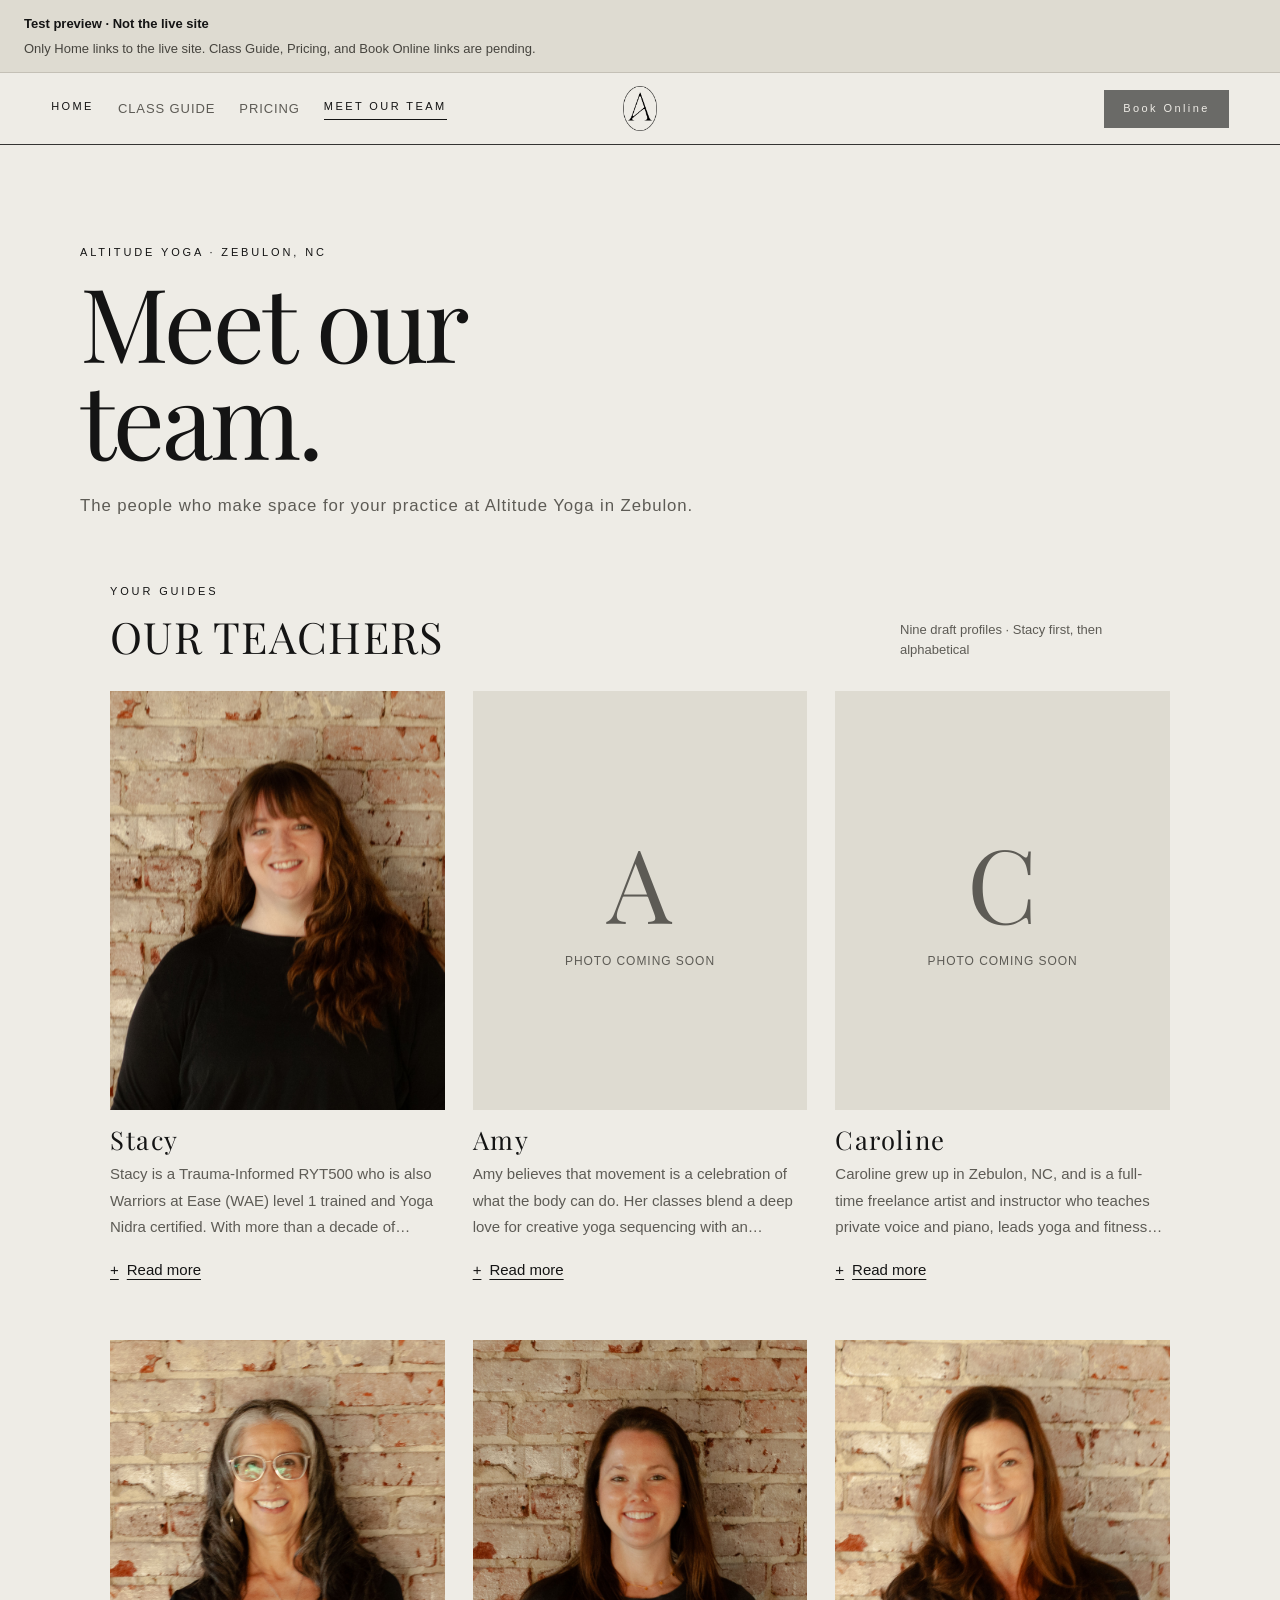
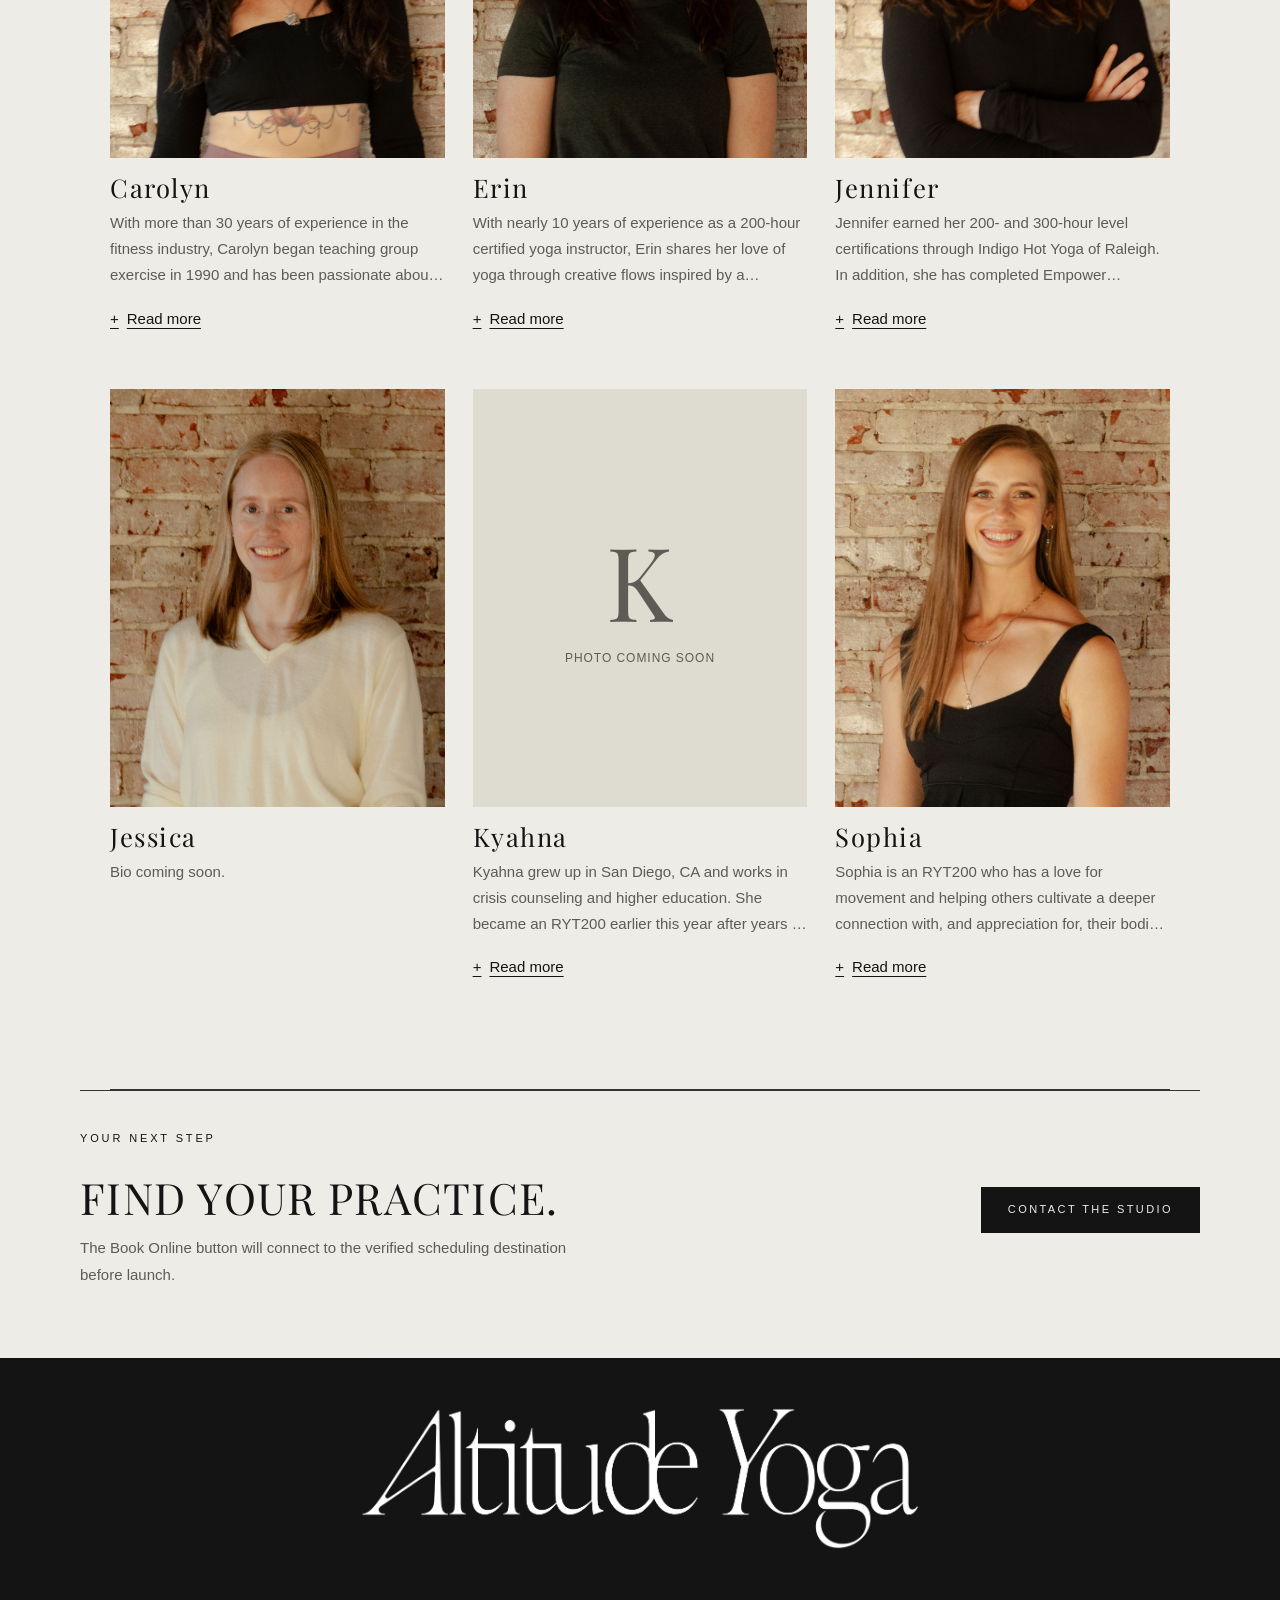
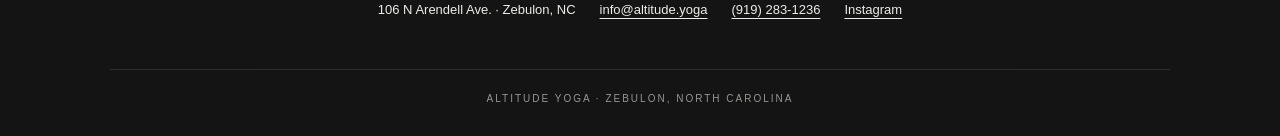
==== docs/index.html @ b2aa5963 "Meet our Team page for GitHub Pages Static team page published from docs/; the Wix homepage links he" ====
<!doctype html>
<html lang="en">
  <head>
    <meta charset="UTF-8" />
    <meta name="viewport" content="width=device-width, initial-scale=1.0" />
    <meta name="robots" content="noindex, nofollow" />
    <title>Meet our Team | Altitude Yoga</title>
    <link rel="stylesheet" href="https://fonts.googleapis.com/css2?family=Playfair+Display:wght@400;500&display=swap" />
    <link rel="stylesheet" href="styles.css" />
    <link rel="stylesheet" href="team.css" />
    <script src="script.js" defer></script>
  </head>
  <body data-teacher-preview="wix">
    <aside class="preview-notice" aria-label="Preview status">
      <strong>Test preview · Not the live site</strong>
      <span>Only Home links to the live site. Class Guide, Pricing, and Book Online links are pending.</span>
    </aside>
    <header class="site-header">
      <nav class="nav-desktop" aria-label="Primary">
        <a href="https://www.altitude.yoga/">Home</a>
        <span aria-disabled="true">Class Guide</span>
        <span aria-disabled="true">Pricing</span>
        <a class="is-active" href="#team" aria-current="page">Meet our Team</a>
      </nav>
      <a class="header-oval" href="https://www.altitude.yoga/" aria-label="Altitude Yoga home">
        <img src="assets/altitude-oval.png" alt="" width="1820" height="2460" />
      </a>
      <div class="header-actions">
        <button class="btn btn-solid btn-small booking-pending" type="button" disabled title="Booking destination awaits Wix inspection">Book Online</button>
        <button class="menu-btn" type="button" aria-label="Open menu" aria-expanded="false" aria-controls="mobile-menu"><span></span><span></span></button>
      </div>
    </header>
    <div class="mobile-menu" id="mobile-menu" hidden>
      <nav aria-label="Mobile">
        <a href="https://www.altitude.yoga/">Home</a>
        <span aria-disabled="true">Class Guide</span>
        <span aria-disabled="true">Pricing</span>
        <a href="#team" aria-current="page">Meet our Team</a>
      </nav>
      <div class="mobile-menu-foot"><p class="pending-link-note">Book Online destination pending verification.</p><img src="assets/altitude-oval.png" alt="" width="1820" height="2460" /></div>
    </div>
    <main id="team">
      <section class="page-heading wrap">
        <p class="eyebrow">Altitude Yoga · Zebulon, NC</p>
        <h1>Meet our<br />team.</h1>
        <p class="lead">The people who make space for your practice at Altitude Yoga in Zebulon.</p>
      </section>
      <section class="section wrap team-section" aria-labelledby="teachers-title">
        <div class="section-top">
          <div><p class="eyebrow">Your guides</p><h2 id="teachers-title">Our teachers</h2></div>
          <p class="pending-link-note">Nine draft profiles · Stacy first, then alphabetical</p>
        </div>
        <div class="rail rail-4" id="teacher-list"></div>
        <noscript><p>Please turn on JavaScript to see our teachers.</p></noscript>
      </section>
      <section class="team-contact wrap" aria-labelledby="contact-title">
        <div><p class="eyebrow">Your next step</p><h2 id="contact-title">Find your practice.</h2><p>The Book Online button will connect to the verified scheduling destination before launch.</p></div>
        <a class="btn btn-solid" href="mailto:info@altitude.yoga">Contact the studio</a>
      </section>
    </main>
    <footer class="site-footer">
      <img class="footer-wordmark" src="assets/altitude-wordmark.png" alt="Altitude Yoga" width="2390" height="609" />
      <div class="preview-footer-contact"><p>106 N Arendell Ave. · Zebulon, NC</p><a href="mailto:info@altitude.yoga">info@altitude.yoga</a><a href="tel:+19192831236">(919) 283-1236</a><a href="https://www.instagram.com/altitude_yoga_nc/">Instagram</a></div>
      <p class="footer-copy">Altitude Yoga · Zebulon, North Carolina</p>
    </footer>
  </body>
</html>
---- docs/styles.css ----
/* Altitude Yoga — home page
   Type: Playfair Display (display) + Helvetica (UI/body), all caps.
   Logos: altitude-wordmark.png / altitude-oval.png are black; .invert makes them white. */

:root {
  --paper: #eeece6;
  --stone: #e2dfd7;
  --ink: #141414;
  --muted: #5d5b55;
  --rule: rgba(20, 20, 20, .85);
  --serif: 'Playfair Display', 'Times New Roman', Times, serif;
  --sans: 'Helvetica Neue', Helvetica, Arial, sans-serif;
  --gutter: clamp(20px, 4vw, 56px);
  --max: 1120px;
  --header-h: 72px;
  --safe-top: env(safe-area-inset-top, 0px);
  --safe-bottom: env(safe-area-inset-bottom, 0px);
}

* { box-sizing: border-box; }
html { scroll-behavior: smooth; scroll-padding-top: calc(var(--header-h) + var(--safe-top)); -webkit-text-size-adjust: 100%; }
body {
  margin: 0;
  background: var(--paper);
  color: var(--ink);
  font: 400 13px/1.8 var(--sans);
  letter-spacing: .07em;
  text-transform: uppercase;
  -webkit-font-smoothing: antialiased;
  -webkit-tap-highlight-color: transparent;
}
body.menu-open { overflow: hidden; }
img { display: block; max-width: 100%; height: auto; }
a { color: inherit; text-decoration: none; }
h1, h2, h3, p, ul, figure { margin: 0; padding: 0; }
h2, h3 { font-family: var(--serif); font-weight: 400; letter-spacing: .03em; line-height: 1.08; }
h2 { font-size: clamp(1.8rem, 3.4vw, 2.7rem); }
h3 { font-size: 1.1rem; letter-spacing: .06em; }
:focus-visible { outline: 1px solid currentColor; outline-offset: 4px; }

.wrap { width: min(100% - var(--gutter) * 2, var(--max)); margin-inline: auto; }
.eyebrow { margin-bottom: 14px; font: 500 11px/1.3 var(--sans); letter-spacing: .26em; }
.muted { color: var(--muted); }

/* Buttons */
.btn {
  display: inline-flex;
  align-items: center;
  justify-content: center;
  min-height: 46px;
  padding: 0 26px;
  border: 1px solid var(--ink);
  font: 500 11px/1 var(--sans);
  letter-spacing: .22em;
  transition: background .2s, color .2s;
}
.btn-solid { background: var(--ink); color: var(--paper); }
.btn-solid:hover { background: transparent; color: var(--ink); }
.btn-line:hover { background: var(--ink); color: var(--paper); }
.btn-light { border-color: var(--paper); color: var(--paper); }
.btn-light:hover { background: var(--paper); color: var(--ink); }
.btn-small { min-height: 38px; padding: 0 18px; }
.btn-row { display: flex; flex-wrap: wrap; gap: 12px; }
.link { padding-bottom: 3px; border-bottom: 1px solid currentColor; font: 500 11px/1 var(--sans); letter-spacing: .22em; white-space: nowrap; }
.link:hover { opacity: .6; }

/* Header */
.site-header {
  position: sticky;
  top: 0;
  z-index: 30;
  display: grid;
  grid-template-columns: 1fr auto 1fr;
  align-items: center;
  height: calc(var(--header-h) + var(--safe-top));
  padding: var(--safe-top) var(--gutter) 0;
  background: var(--paper);
  border-bottom: 1px solid var(--rule);
}
.nav-desktop { display: flex; gap: 24px; }
.nav-desktop a { padding: 4px 0; font: 500 11px/1 var(--sans); letter-spacing: .22em; border-bottom: 1px solid transparent; }
.nav-desktop a:hover, .nav-desktop .is-active { border-bottom-color: var(--ink); }
.header-oval { justify-self: center; }
.header-oval img { width: 34px; }
.header-actions { display: flex; align-items: center; justify-content: flex-end; gap: 8px; }
.menu-btn { display: none; }

@media (min-width: 901px) {
  .nav-desktop a[href="plan-your-visit.html"] { position: absolute; top: 50%; right: calc(var(--gutter) + 245px); transform: translateY(-50%); white-space: nowrap; }
  .nav-desktop a[href="https://www.shop.altitude.yoga"] { position: absolute; top: 50%; right: calc(var(--gutter) + 175px); transform: translateY(-50%); white-space: nowrap; }
}

/* Mobile menu */
.mobile-menu {
  position: fixed;
  inset: 0;
  z-index: 20;
  display: flex;
  flex-direction: column;
  justify-content: space-between;
  height: 100dvh;
  padding: calc(var(--header-h) + var(--safe-top) + 24px) var(--gutter) calc(28px + var(--safe-bottom));
  background: var(--paper);
  overflow-y: auto;
}
.mobile-menu[hidden] { display: none; }
.mobile-menu nav { display: grid; }
.mobile-menu nav a { padding: 14px 0; border-bottom: 1px solid rgba(20, 20, 20, .15); font: 400 1.5rem/1.2 var(--serif); letter-spacing: .06em; }
.mobile-menu-foot { display: flex; align-items: center; justify-content: space-between; gap: 16px; padding-top: 28px; }
.mobile-menu-foot img { width: 30px; }

/* Masthead */
.masthead { padding: clamp(28px, 5vw, 64px) var(--gutter) clamp(36px, 5vw, 72px); }
.wordmark { width: min(100%, 1060px); margin: 0 auto; }
.masthead-meta {
  display: flex;
  justify-content: space-between;
  gap: 16px;
  max-width: 1060px;
  margin: clamp(20px, 3vw, 36px) auto 0;
  padding: 14px 0;
  border-top: 1px solid var(--rule);
  font: 500 10px/1.4 var(--sans);
  letter-spacing: .24em;
}

/* Image band */
.band { position: relative; width: 100%; height: clamp(320px, 48vw, 640px); margin: 0; overflow: hidden; background: #2a2a2a; }
.band img { width: 100%; height: 100%; object-fit: cover; }
.band figcaption { position: absolute; left: 24px; bottom: 20px; color: #fff; font: 500 10px/1.9 var(--sans); letter-spacing: .26em; }

/* Intro */
.intro { display: grid; grid-template-columns: 1fr 1.3fr; gap: 40px; align-items: end; max-width: 1060px; padding: clamp(56px, 8vw, 110px) 0; border-bottom: 1px solid var(--rule); }
.intro h2 { font-size: clamp(2.2rem, 5vw, 3.8rem); }
.intro-body { display: grid; gap: 26px; }
.intro-body p { color: var(--muted); max-width: 480px; }
.page-heading { padding: clamp(70px, 12vw, 160px) 0 clamp(56px, 8vw, 100px); }
.about-hero-photo { width: min(100% - var(--gutter) * 2, 1280px); height: clamp(300px, 45vw, 620px); margin: 0 auto clamp(56px, 8vw, 110px); overflow: hidden; }
.about-hero-photo img { width: 100%; height: 100%; object-fit: cover; }
.visit-hero-photo { width: min(100% - var(--gutter) * 2, 1280px); height: clamp(280px, 42vw, 560px); margin: 0 auto clamp(56px, 8vw, 110px); overflow: hidden; }
.visit-hero-photo img { width: 100%; height: 100%; object-fit: cover; }
.page-heading h1 { max-width: 800px; margin-bottom: 26px; font: 400 clamp(3.6rem, 9vw, 8rem)/.94 var(--serif); letter-spacing: -.03em; text-transform: none; }
.lead { max-width: 620px; color: var(--muted); font-size: 1.05rem; line-height: 1.7; text-transform: none; }
.story { display: grid; grid-template-columns: 1fr 1.25fr; gap: 48px; padding: clamp(56px, 8vw, 110px) 0; border-top: 1px solid var(--rule); }
.story h2, .location-band h2 { font-size: clamp(2.4rem, 5vw, 4.5rem); }
.story-heading img { width: 100%; height: 300px; margin-top: 32px; object-fit: cover; }
.story-copy { display: grid; gap: 22px; max-width: 600px; color: var(--muted); line-height: 1.8; text-transform: none; }
.story-copy .btn { justify-self: start; margin-top: 10px; text-transform: uppercase; }
.about-page .page-heading { width: 100%; max-width: none; min-height: clamp(480px, 64vw, 760px); margin: 0; padding-inline: var(--gutter); display: grid; align-content: center; background: linear-gradient(rgba(20, 20, 20, .34), rgba(20, 20, 20, .5)), url('assets/temporary-studio-photo.png') center / cover; color: var(--paper); text-align: center; }
.about-page .page-heading .lead { margin-inline: auto; color: var(--paper); }
.about-page .page-heading h1, .plan-page .page-heading h1 { margin-inline: auto; }
.about-page .page-heading .eyebrow { color: var(--paper); }
.plan-page .page-heading { width: 100%; max-width: none; min-height: clamp(480px, 64vw, 760px); margin: 0; padding-inline: var(--gutter); display: grid; align-content: center; background: linear-gradient(rgba(20, 20, 20, .34), rgba(20, 20, 20, .5)), url('assets/temporary-studio-photo.png') center / cover; color: var(--paper); text-align: center; }
.plan-page .page-heading .lead, .plan-page .page-heading .eyebrow { color: var(--paper); margin-inline: auto; }
.about-page .story { grid-template-columns: 1fr; max-width: 860px; text-align: center; }
.about-page .story-heading img { display: none; }
.about-page .story-copy { margin-inline: auto; text-align: center; }
.about-page .story-copy .btn { justify-self: center; }
.location-band { display: grid; place-items: center; min-height: 380px; padding: var(--gutter); background: var(--stone); text-align: center; }
.location-band p:not(.eyebrow) { margin-top: 18px; color: var(--muted); text-transform: none; }
.about-gallery { display: grid; grid-template-columns: 1fr .78fr 1fr; gap: 14px; padding: 0 var(--gutter) clamp(56px, 8vw, 110px); }
.about-gallery img { width: 100%; height: clamp(260px, 36vw, 500px); object-fit: cover; }
.about-gallery img:nth-child(2) { margin-top: 48px; }
.visit-gallery { display: grid; grid-template-columns: 1.2fr .8fr 1fr; gap: 14px; padding: 0 var(--gutter) clamp(56px, 8vw, 110px); }
.visit-gallery img { width: 100%; height: clamp(240px, 30vw, 420px); object-fit: cover; }
.visit-gallery img:nth-child(2) { margin-top: 48px; }
.pricing-guide-layout { display: grid; grid-template-columns: 1fr 1fr; align-items: center; gap: 70px; }
.pricing-guide-full { width: min(100%, 520px); justify-self: center; }
.booking-cta { display: grid; justify-items: center; gap: 18px; padding: clamp(64px, 9vw, 120px) var(--gutter); background: var(--stone); text-align: center; }
.booking-cta h2 { font-size: clamp(2.8rem, 6vw, 5rem); }
.booking-cta p:not(.eyebrow) { max-width: 560px; color: var(--muted); }
.membership-hero { padding-bottom: clamp(48px, 7vw, 88px); text-align: center; }
.membership-hero h1 { margin-bottom: 24px; font: 400 clamp(3rem, 7vw, 6.5rem)/.95 var(--serif); letter-spacing: -.03em; text-transform: none; }
.membership-hero .lead { margin-inline: auto; }
.membership-cards { display: grid; grid-template-columns: repeat(3, 1fr); gap: 18px; }
.membership-photo { height: clamp(220px, 32vw, 420px); margin-bottom: clamp(28px, 5vw, 58px); overflow: hidden; }
.membership-photo { height: clamp(320px, 44vw, 620px); margin-bottom: clamp(28px, 5vw, 58px); overflow: hidden; }
.membership-photo img { width: 100%; height: 100%; object-fit: cover; }
.membership-card { display: grid; height: 606px; grid-template-rows: auto auto minmax(122px, 1fr) auto auto; align-items: start; padding: clamp(26px, 3vw, 40px); background: var(--surface); border: 1px solid var(--rule); }
.membership-card h2 { margin: 34px 0 20px; font-size: clamp(2rem, 3vw, 3rem); text-transform: none; }
.membership-card h2 em { font-size: .65em; font-style: normal; }
.membership-card > p:not(.card-num) { min-height: 88px; color: var(--muted); line-height: 1.65; text-transform: none; }
.membership-card strong { padding: 28px 0 24px; font: 400 clamp(2rem, 4vw, 3rem)/1 var(--serif); }
.membership-card strong span { margin-left: 5px; color: var(--muted); font: 500 10px/1 var(--sans); letter-spacing: .16em; text-transform: uppercase; }
.membership-card .btn { align-self: flex-start; }
.membership-card { text-align: center; }
.membership-card .card-num { display: none; }
.membership-card h2 { width: 100%; }
.membership-card .btn { align-self: center; }
.membership-type { margin: 0 0 16px; color: var(--accent-dark); font: 500 10px/1.2 var(--sans); letter-spacing: .18em; text-transform: uppercase; }
.membership-perks { min-height: 122px; padding: 0; color: var(--muted); font-size: 12px; line-height: 1.7; list-style: none; text-transform: none; }
.membership-perks li::before { content: '• '; color: var(--ink); }
.membership-perks a { color: var(--ink); text-decoration: underline; }
.membership-note { display: flex; justify-content: center; align-items: center; flex-wrap: wrap; gap: 16px 34px; padding: 28px var(--gutter) 90px; color: var(--muted); text-align: center; text-transform: none; }
.planner-classes { display: grid; grid-template-columns: repeat(3, 1fr); gap: 28px 20px; }
.planner-classes article { padding-top: 18px; border-top: 1px solid var(--rule); }
.planner-classes h3 { margin-bottom: 8px; text-transform: none; }
.planner-classes p { color: var(--muted); line-height: 1.65; text-transform: none; }
.quiz-section { position: relative; display: grid; grid-template-columns: minmax(0, 760px); justify-content: center; min-height: 520px; padding: clamp(26px, 7vw, 80px); overflow: hidden; background: linear-gradient(rgba(20, 20, 20, .28), rgba(20, 20, 20, .48)), url('assets/temporary-studio-photo.png') center / cover; }
.quiz-section { position: relative; display: grid; grid-template-columns: minmax(0, 760px); justify-content: center; min-height: 520px; padding: clamp(26px, 7vw, 80px); overflow: hidden; background: linear-gradient(rgba(20, 20, 20, .28), rgba(20, 20, 20, .48)), url('assets/temporary-studio-photo.png') center / cover; }
.quiz-intro { display: none; }
.quiz-intro h2 { margin-bottom: 18px; font-size: clamp(2.4rem, 5vw, 4rem); }
#class-quiz { min-width: 0; color: var(--ink); text-transform: none; letter-spacing: 0; }
.aq-screen { padding: clamp(26px, 4vw, 48px); border: 1px solid var(--rule); background: var(--surface); }
.aq-screen { padding: clamp(26px, 4vw, 48px); border: 1px solid var(--rule); background: #f8f6ef; opacity: 1; }
.btn-light { border-color: var(--ink); background: var(--ink); color: var(--paper); }
.aq-eyebrow { margin: 0 0 14px; color: var(--muted); font: 500 10px/1.3 var(--sans); letter-spacing: .18em; text-transform: uppercase; }
.aq-accent { color: var(--accent-dark); }
.aq-display, .aq-heading { margin: 0 0 20px; font: 400 clamp(2.2rem, 5vw, 4.2rem)/.98 var(--serif); letter-spacing: -.02em; }
.aq-heading { font-size: clamp(1.8rem, 3vw, 2.8rem); }
.aq-lede, .aq-tagline, .aq-desc { color: var(--muted); line-height: 1.7; }
.aq-small { margin-top: 16px; color: var(--muted); font: 500 10px/1 var(--sans); letter-spacing: .16em; text-transform: uppercase; }
.aq-btn { display: inline-flex; align-items: center; justify-content: center; min-height: 44px; padding: 0 18px; border: 1px solid var(--ink); background: transparent; color: var(--ink); cursor: pointer; font: 500 10px/1 var(--sans); letter-spacing: .14em; text-decoration: none; text-transform: uppercase; }
.aq-btn-primary { background: var(--ink); color: var(--paper); }
.aq-btn-primary:hover, .aq-btn-primary:focus-visible { background: var(--accent-dark); border-color: var(--accent-dark); }
.aq-btn-ghost:hover, .aq-btn-ghost:focus-visible { background: var(--stone); }
.aq-topbar { display: grid; grid-template-columns: auto 1fr auto; gap: 14px; align-items: center; margin-bottom: 34px; }
.aq-back { display: grid; place-items: center; width: 34px; height: 34px; padding: 0; border: 0; background: none; color: var(--ink); cursor: pointer; }
.aq-progress { display: flex; gap: 5px; }
.aq-seg { height: 2px; flex: 1; background: var(--line); }
.aq-seg.is-on { background: var(--ink); }
.aq-count { color: var(--muted); font: 500 10px/1 var(--sans); letter-spacing: .12em; white-space: nowrap; }
.aq-options { display: grid; gap: 10px; }
.aq-opt { display: grid; grid-template-columns: 34px 1fr; gap: 12px; align-items: center; width: 100%; padding: 14px; border: 1px solid var(--line); background: transparent; color: var(--ink); text-align: left; cursor: pointer; font: 400 1rem/1.4 var(--serif); }
.aq-opt:hover, .aq-opt:focus-visible, .aq-opt.is-selected { border-color: var(--ink); background: var(--paper); }
.aq-letter { display: grid; place-items: center; width: 26px; height: 26px; border: 1px solid var(--line); color: var(--muted); font: 500 10px/1 var(--sans); }
.aq-actions { display: flex; flex-wrap: wrap; gap: 10px; margin-top: 24px; }
.aq-card { margin-top: 26px; padding-top: 26px; border-top: 1px solid var(--line); }
.aq-alt { display: flex; flex-wrap: wrap; gap: 10px; align-items: center; margin-top: 22px; color: var(--muted); font: 500 10px/1 var(--sans); letter-spacing: .1em; text-transform: uppercase; }
.aq-chip { padding: 8px 10px; border: 1px solid var(--line); color: var(--ink); }

/* Sections */
.section { max-width: 1060px; padding: clamp(56px, 8vw, 100px) 0; border-bottom: 1px solid var(--rule); }
.section-top { display: flex; justify-content: space-between; align-items: flex-end; gap: 20px; margin-bottom: 32px; }

/* Card rails: grid on desktop, swipe rail on phones */
.rail { display: grid; gap: 24px; }
.rail-3 { display: flex; grid-template-columns: none; gap: 24px; overflow-x: auto; scroll-snap-type: x mandatory; scrollbar-width: none; }
.rail-3::-webkit-scrollbar { display: none; }
.rail-3 > * { flex: 0 0 31%; scroll-snap-align: start; }
.rail-4 { grid-template-columns: repeat(4, 1fr); }
.card { display: grid; align-content: start; gap: 8px; }
.card-img { overflow: hidden; background: var(--stone); margin-bottom: 8px; }
.ratio-land { aspect-ratio: 4 / 3; }
.ratio-port { aspect-ratio: 4 / 5; }
.card-img img { width: 100%; height: 100%; object-fit: cover; object-position: center 25%; transition: transform .6s ease; }
.card:hover .card-img img { transform: scale(1.03); }
.card-num, .card-role { font: 500 10px/1 var(--sans); letter-spacing: .24em; color: var(--muted); }
.card-text { color: var(--muted); font-size: 12px; line-height: 1.7; }
.teacher-bio { display: -webkit-box; overflow: hidden; color: var(--muted); font-size: 13px; line-height: 1.75; letter-spacing: .02em; text-transform: none; -webkit-box-orient: vertical; -webkit-line-clamp: 3; }

/* Classes carousel: one row, auto-advances (script.js) */
.class-carousel {
  display: flex;
  gap: 24px;
  overflow-x: auto;
  scroll-snap-type: x mandatory;
  scroll-behavior: smooth;
  scrollbar-width: none;
  -webkit-overflow-scrolling: touch;
}
.class-carousel::-webkit-scrollbar { display: none; }
.class-carousel:focus-visible { outline-offset: 8px; }
.class-carousel > .card { flex: 0 0 calc((100% - 48px) / 3); scroll-snap-align: start; }
.carousel-controls { display: flex; gap: 8px; }
.carousel-btn { display: grid; place-items: center; width: 44px; height: 44px; padding: 0; border: 1px solid var(--ink); background: transparent; color: var(--ink); cursor: pointer; font: 400 1rem/1 var(--sans); transition: background .2s, color .2s; }
.carousel-btn:hover { background: var(--ink); color: var(--paper); }
.carousel-foot { display: flex; justify-content: center; margin-top: 32px; }

/* Split sections */
.split { display: grid; grid-template-columns: 1fr 1.3fr; gap: 48px; }
.split > div:first-child { display: grid; align-content: start; justify-items: start; gap: 18px; }
.split > div:first-child .eyebrow { margin-bottom: -4px; }

/* Pricing */
.price-list { list-style: none; border-top: 1px solid var(--rule); }
.price-list li { display: flex; align-items: baseline; gap: 12px; padding: 20px 0; border-bottom: 1px solid var(--rule); }
.price-list span { font-weight: 500; letter-spacing: .16em; }
.price-list small { display: block; color: var(--muted); font-size: 10px; font-weight: 400; }
.price-list i { flex: 1; border-bottom: 1px dotted rgba(20, 20, 20, .35); transform: translateY(-4px); }
.price-list strong { font: 400 1.5rem/1 var(--serif); }
.pricing-teaser { align-items: center; }
.pricing-visuals { display: grid; grid-template-columns: .9fr 1.1fr; gap: 18px; align-items: center; }
.pricing-guide-preview, .pricing-studio-photo { width: 100%; height: 310px; object-fit: cover; }
.pricing-guide-preview { object-fit: contain; background: var(--surface); }
.temperature-note { display: flex; justify-content: center; gap: clamp(24px, 5vw, 72px); margin-top: 38px; padding-top: 18px; border-top: 1px solid var(--rule); color: var(--muted); font: 500 10px/1.4 var(--sans); letter-spacing: .18em; }
.temperature-note strong { margin-left: 6px; color: var(--ink); font-weight: 500; }
.shop-grid { display: grid; grid-template-columns: repeat(5, minmax(0, 1fr)); gap: 14px; align-items: start; }
.shop-member-note { max-width: 330px; color: var(--muted); font-size: 11px; line-height: 1.7; text-align: right; }
.shop-card { display: grid; gap: 8px; min-width: 0; padding: 14px; border: 1px solid var(--rule); background: var(--surface); }
.shop-card img { width: 100%; aspect-ratio: 1 / 1; height: auto; object-fit: contain; background: #e2dfd7; }
.shop-card span { color: var(--muted); font: 500 10px/1 var(--sans); letter-spacing: .2em; }
.shop-card h3 { text-transform: none; }
.shop-card p { color: var(--muted); line-height: 1.6; text-transform: none; }
.shop-note { margin: -4px 0 22px; color: var(--muted); text-align: center; text-transform: none; }
.shop-more { display: flex; justify-content: center; padding-top: 28px; }
.visit-preview { position: relative; min-height: clamp(420px, 52vw, 650px); padding: 0; overflow: hidden; }
.visit-preview-copy { position: absolute; z-index: 1; left: clamp(22px, 7vw, 100px); bottom: clamp(22px, 7vw, 86px); display: grid; gap: 18px; width: min(440px, calc(100% - 44px)); padding: clamp(24px, 4vw, 48px); background: rgba(238, 236, 230, .94); }
.visit-preview-copy .btn { justify-self: start; }
.visit-preview > img { position: absolute; inset: 0; width: 100%; height: 100%; object-fit: cover; }

/* FAQ */
.faq-list { border-top: 1px solid var(--rule); }
.faq-list details { border-bottom: 1px solid var(--rule); }
.faq-list summary { display: flex; justify-content: space-between; align-items: center; gap: 16px; min-height: 60px; padding: 14px 0; cursor: pointer; list-style: none; font: 400 1rem/1.4 var(--serif); letter-spacing: .06em; }
.faq-list summary::-webkit-details-marker { display: none; }
.faq-list summary::after { content: '+'; font: 300 1.2rem/1 var(--sans); }
.faq-list details[open] summary::after { content: '–'; }
.faq-list details p { padding: 0 0 20px; color: var(--muted); max-width: 520px; }

/* Closing */
.closing { display: grid; justify-items: center; gap: 24px; margin-top: clamp(56px, 8vw, 100px); padding: clamp(64px, 9vw, 110px) var(--gutter); background: var(--ink); color: var(--paper); text-align: center; }
.closing-oval { width: 34px; filter: invert(1); }

/* Footer */
.site-footer { padding: 0 var(--gutter) calc(28px + var(--safe-bottom)); background: var(--ink); color: var(--paper); }
.footer-wordmark { width: min(100%, 560px); margin: 0 auto; padding: 48px 0; border-top: 1px solid rgba(238, 236, 230, .2); filter: invert(1); box-sizing: content-box; }
.footer-grid { display: grid; grid-template-columns: repeat(3, 1fr); gap: 28px; max-width: 1060px; margin: 0 auto; text-align: center; }
.footer-grid .eyebrow { opacity: .55; margin-bottom: 8px; }
.footer-grid a:hover { text-decoration: underline; }
.footer-copy { max-width: 1060px; margin: 48px auto 0; padding-top: 20px; border-top: 1px solid rgba(238, 236, 230, .2); font-size: 10px; letter-spacing: .2em; opacity: .6; text-align: center; }

/* Tablet & phone */
@media (max-width: 900px) {
  :root { --header-h: 60px; }
  .site-header { grid-template-columns: auto 1fr; }
  .nav-desktop { display: none; }
  .header-oval img { width: 28px; }
  .menu-btn {
    display: grid;
    align-content: center;
    gap: 7px;
    width: 44px;
    height: 44px;
    margin-right: -10px;
    padding: 0 10px;
    border: 0;
    background: none;
    cursor: pointer;
  }
  .menu-btn span { display: block; height: 1px; background: var(--ink); transition: transform .25s ease; }
  .menu-btn[aria-expanded="true"] span:first-child { transform: translateY(4px) rotate(45deg); }
  .menu-btn[aria-expanded="true"] span:last-child { transform: translateY(-4px) rotate(-45deg); }

  .intro, .split { grid-template-columns: 1fr; gap: 28px; }
  .story, .pricing-guide-layout { grid-template-columns: 1fr; gap: 32px; }
  .quiz-section { grid-template-columns: 1fr; gap: 26px; }
  .quiz-intro { position: static; }
  .visit-preview { min-height: 520px; }
  .story-heading img { height: 280px; }
  .about-gallery { grid-template-columns: 1fr 1fr; gap: 10px; padding-inline: var(--gutter); }
  .about-gallery img { height: 300px; }
  .about-gallery img:nth-child(2) { margin-top: 0; }
  .about-gallery img:last-child { grid-column: 1 / -1; height: 360px; }
  .visit-gallery { grid-template-columns: 1fr 1fr; gap: 10px; padding-inline: var(--gutter); }
  .visit-gallery img { height: 280px; }
  .visit-gallery img:last-child { grid-column: 1 / -1; height: 340px; }
  .visit-gallery img:nth-child(2) { margin-top: 0; }
  .planner-classes { grid-template-columns: 1fr 1fr; gap: 22px 16px; }
  .membership-cards { grid-template-columns: 1fr; }
  .membership-card { height: auto; min-height: 390px; }
  .pricing-visuals { grid-template-columns: 1fr; }
  .pricing-guide-preview, .pricing-studio-photo { height: 300px; }
  .shop-grid { display: flex; gap: 12px; margin-inline: calc(var(--gutter) * -1); padding-inline: var(--gutter); overflow-x: auto; scrollbar-width: none; }
  .shop-grid::-webkit-scrollbar { display: none; }
  .shop-card { flex: 0 0 58%; }
  .shop-member-note { text-align: left; }
  .class-carousel { gap: 14px; margin-inline: calc(var(--gutter) * -1); padding-inline: var(--gutter); scroll-padding-inline: var(--gutter); }
  .class-carousel > .card { flex-basis: calc((100% - 14px) / 2); }

  /* Swipeable rails */
  .rail {
    display: flex;
    gap: 14px;
    margin-inline: calc(var(--gutter) * -1);
    padding-inline: var(--gutter);
    overflow-x: auto;
    scroll-snap-type: x mandatory;
    scroll-padding-inline: var(--gutter);
    scrollbar-width: none;
    -webkit-overflow-scrolling: touch;
  }
  .rail::-webkit-scrollbar { display: none; }
  .rail > * { flex: 0 0 72%; scroll-snap-align: start; }
  .rail-4 > * { flex-basis: 56%; }
}

@media (max-width: 560px) {
  .hide-sm { display: none; }
  .band { height: 300px; }
  .btn-row .btn { flex: 1 1 100%; }
  .section-top { margin-bottom: 24px; }
  .shop-preview .section-top { flex-direction: column; align-items: flex-start; }
  .class-carousel > .card { flex-basis: 78%; }
  .carousel-btn { width: 40px; height: 40px; }
  .temperature-note { flex-wrap: wrap; gap: 14px 28px; margin-top: 30px; }
  .page-heading { padding-top: 64px; }
  .footer-grid { grid-template-columns: 1fr; gap: 22px; }
  .footer-wordmark { padding: 40px 0; }
}

@media (prefers-reduced-motion: reduce) {
  html { scroll-behavior: auto; }
  * { transition: none !important; }
}
---- docs/team.css ----
/* Meet our Team page styles, layered on styles.css. */
.preview-notice { display: grid; gap: 5px; padding: 14px 24px; background: #dedbd1; border-bottom: 1px solid #c4c0b6; font: 400 13px/1.5 var(--sans); letter-spacing: 0; text-transform: none; }
.preview-notice strong { color: var(--ink); }
.preview-notice span { color: #46443e; }
body[data-teacher-preview="wix"] .site-header { position: relative; top: auto; }
body[data-teacher-preview="wix"] .nav-desktop [aria-disabled="true"] { color: var(--muted); cursor: not-allowed; }
body[data-teacher-preview="wix"] .page-heading { padding-top: clamp(58px, 8vw, 100px); padding-bottom: 64px; }
body[data-teacher-preview="wix"] .page-heading h1 { font-size: clamp(3.5rem, 8vw, 7rem); }
body[data-teacher-preview="wix"] .team-section { padding-top: 0; }
body[data-teacher-preview="wix"] #teacher-list { display: grid; grid-template-columns: repeat(3, minmax(0, 1fr)); gap: 48px 28px; margin: 0; padding: 0; overflow: visible; }
body[data-teacher-preview="wix"] .card { min-width: 0; }
body[data-teacher-preview="wix"] .card h3 { font-size: 1.6rem; text-transform: none; }
body[data-teacher-preview="wix"] .teacher-bio { font-size: 15px; letter-spacing: 0; }
body[data-teacher-preview="wix"] .bio-details { color: var(--muted); font-size: 15px; line-height: 1.75; letter-spacing: 0; text-transform: none; }
body[data-teacher-preview="wix"] .bio-details summary { width: fit-content; min-height: 44px; display: flex; align-items: center; gap: 8px; cursor: pointer; color: var(--ink); text-decoration: underline; text-underline-offset: 4px; }
body[data-teacher-preview="wix"] .bio-details summary::before { content: '+'; text-decoration: none; }
body[data-teacher-preview="wix"] .bio-details[open] summary::before { content: '−'; }
body[data-teacher-preview="wix"] .bio-details summary::-webkit-details-marker { display: none; }
.portrait-placeholder { display: flex; flex-direction: column; justify-content: center; align-items: center; gap: 18px; width: 100%; height: 100%; background: #dedbd1; color: #5d5b55; }
.portrait-placeholder span { font: 400 clamp(4rem, 8vw, 7rem)/1 var(--serif); }
.portrait-placeholder small { font: 400 12px/1.5 var(--sans); letter-spacing: .08em; }
.pending-link-note { max-width: 270px; color: var(--muted); font: 400 13px/1.5 var(--sans); letter-spacing: 0; text-transform: none; }
.booking-pending { opacity: .6; cursor: not-allowed; }
.team-contact { display: flex; justify-content: space-between; align-items: center; gap: 30px; border-top: 1px solid var(--rule); padding-top: 40px; padding-bottom: 70px; }
.team-contact div { display: grid; gap: 14px; }
.team-contact p:not(.eyebrow) { max-width: 500px; color: var(--muted); font-size: 15px; letter-spacing: 0; text-transform: none; }
.team-contact .btn { flex-shrink: 0; }
.preview-footer-contact { display: flex; justify-content: center; flex-wrap: wrap; gap: 12px 24px; font-size: 13px; letter-spacing: 0; text-transform: none; }
.preview-footer-contact a { text-decoration: underline; text-underline-offset: 4px; }
.sr-only { position: absolute; width: 1px; height: 1px; margin: -1px; padding: 0; overflow: hidden; clip-path: inset(50%); white-space: nowrap; border: 0; }
@media (max-width: 900px) {
  body[data-teacher-preview="wix"] #teacher-list { grid-template-columns: repeat(2, minmax(0, 1fr)); gap: 32px 20px; }
  body[data-teacher-preview="wix"] .mobile-menu [aria-disabled="true"] { color: var(--muted); font: 400 1.6rem/1.3 var(--serif); }
  .team-section .section-top { align-items: flex-start; flex-direction: column; }
}
@media (max-width: 560px) {
  .preview-notice { padding: 12px 20px; font-size: 12px; }
  body[data-teacher-preview="wix"] #teacher-list { grid-template-columns: minmax(0, 1fr); gap: 36px; }
  body[data-teacher-preview="wix"] .ratio-port { max-height: 420px; }
  .team-contact { align-items: flex-start; flex-direction: column; }
  .portrait-placeholder span { font-size: 6rem; }
}
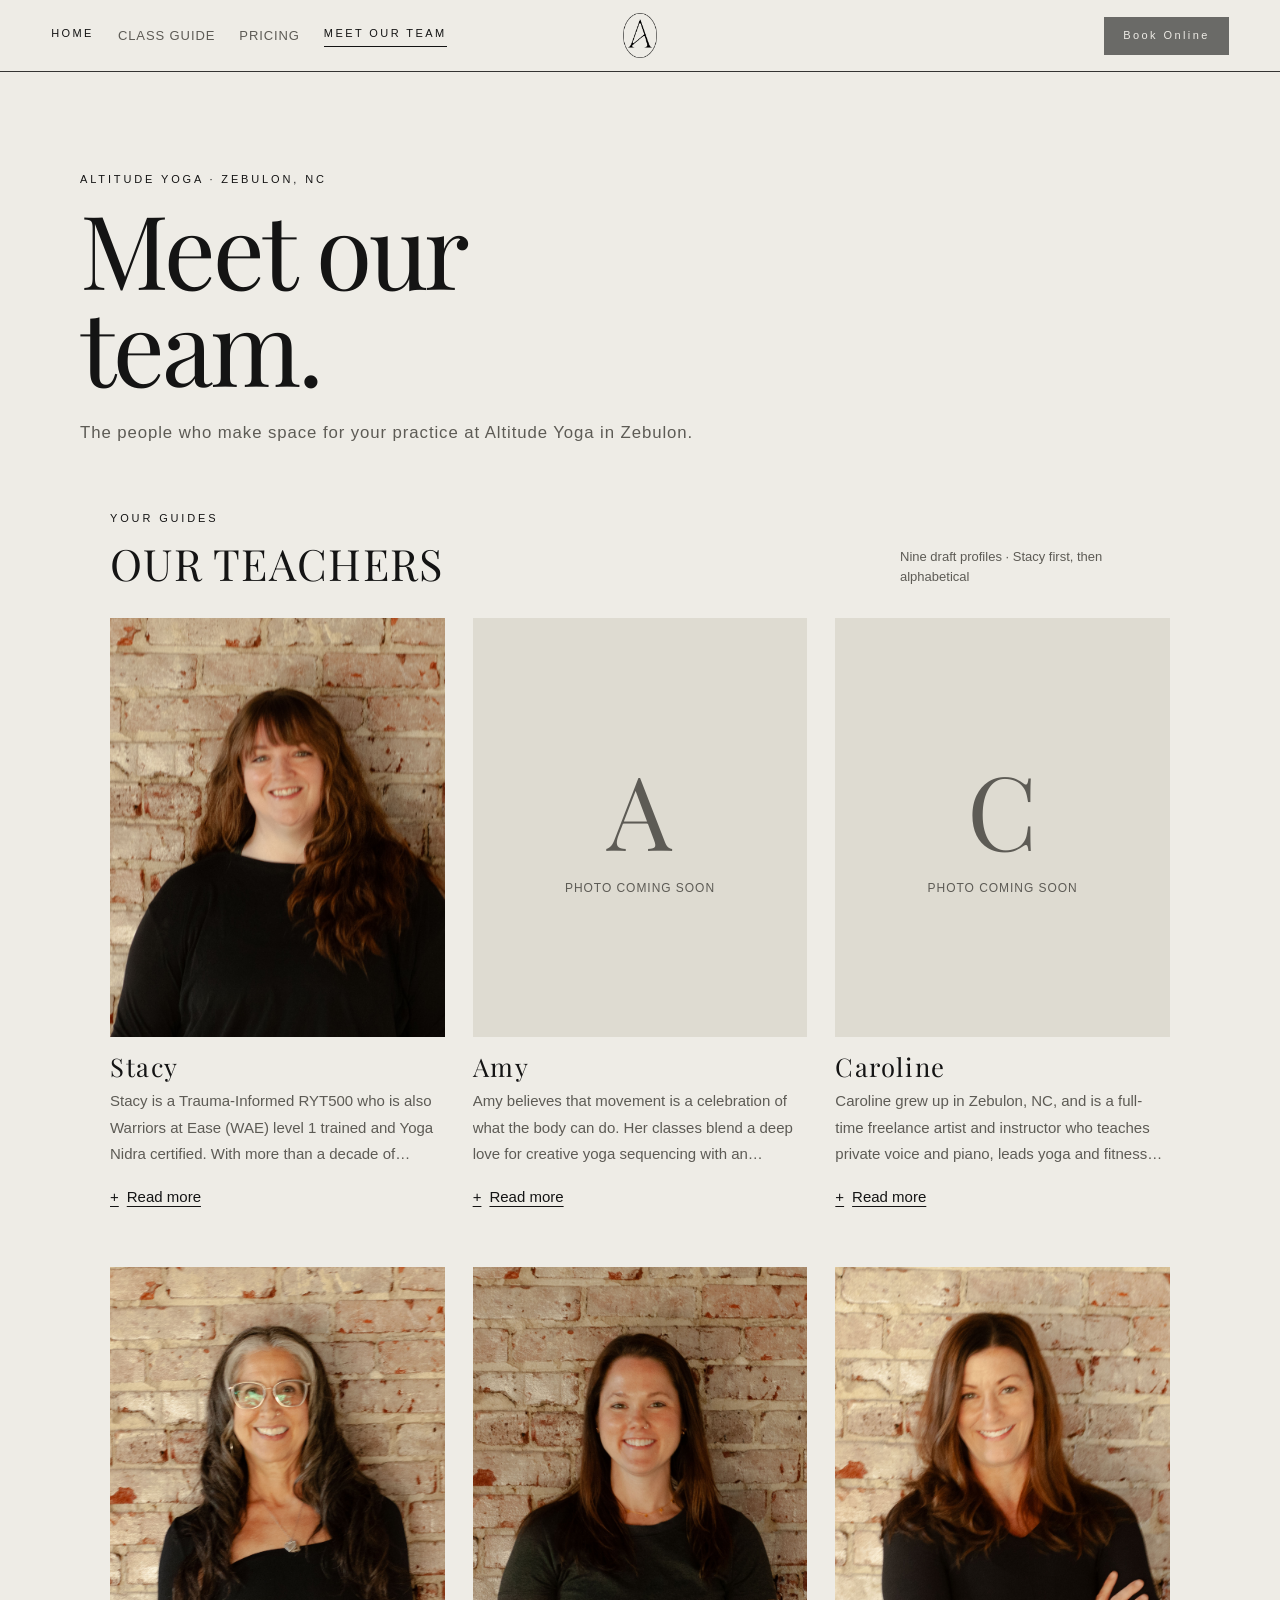
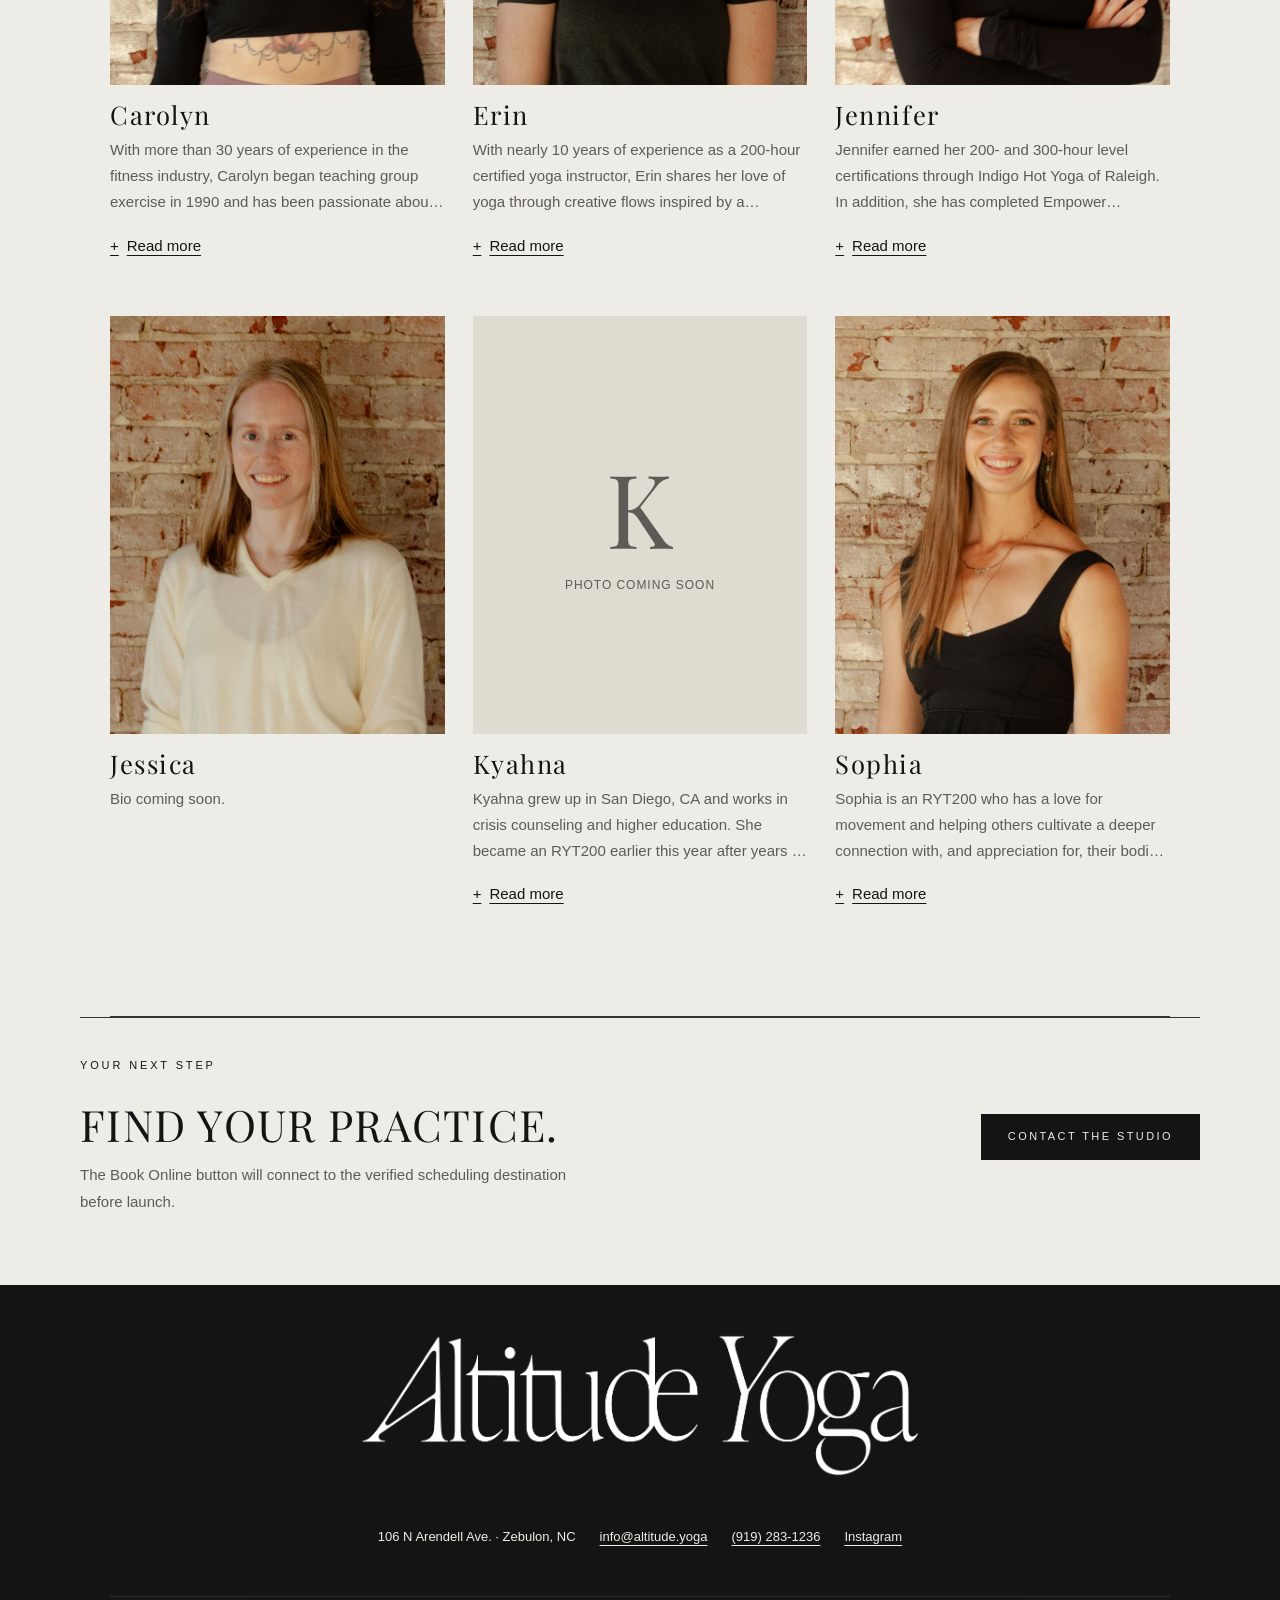
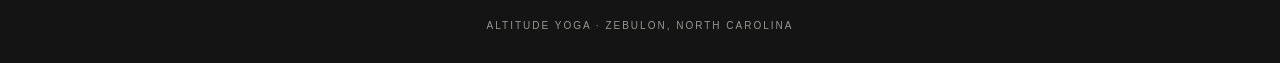
==== commit a807b677: "Remove test preview banner Co-Authored-By: Claude Opus 5.5 <noreply@anthropic.com>" ====
--- a/docs/index.html
+++ b/docs/index.html
@@ -11,10 +11,6 @@
     <script src="script.js" defer></script>
   </head>
   <body data-teacher-preview="wix">
-    <aside class="preview-notice" aria-label="Preview status">
-      <strong>Test preview · Not the live site</strong>
-      <span>Only Home links to the live site. Class Guide, Pricing, and Book Online links are pending.</span>
-    </aside>
     <header class="site-header">
       <nav class="nav-desktop" aria-label="Primary">
         <a href="https://www.altitude.yoga/">Home</a>
--- a/docs/team.css
+++ b/docs/team.css
@@ -1,7 +1,4 @@
 /* Meet our Team page styles, layered on styles.css. */
-.preview-notice { display: grid; gap: 5px; padding: 14px 24px; background: #dedbd1; border-bottom: 1px solid #c4c0b6; font: 400 13px/1.5 var(--sans); letter-spacing: 0; text-transform: none; }
-.preview-notice strong { color: var(--ink); }
-.preview-notice span { color: #46443e; }
 body[data-teacher-preview="wix"] .site-header { position: relative; top: auto; }
 body[data-teacher-preview="wix"] .nav-desktop [aria-disabled="true"] { color: var(--muted); cursor: not-allowed; }
 body[data-teacher-preview="wix"] .page-heading { padding-top: clamp(58px, 8vw, 100px); padding-bottom: 64px; }
@@ -34,7 +31,6 @@
   .team-section .section-top { align-items: flex-start; flex-direction: column; }
 }
 @media (max-width: 560px) {
-  .preview-notice { padding: 12px 20px; font-size: 12px; }
   body[data-teacher-preview="wix"] #teacher-list { grid-template-columns: minmax(0, 1fr); gap: 36px; }
   body[data-teacher-preview="wix"] .ratio-port { max-height: 420px; }
   .team-contact { align-items: flex-start; flex-direction: column; }
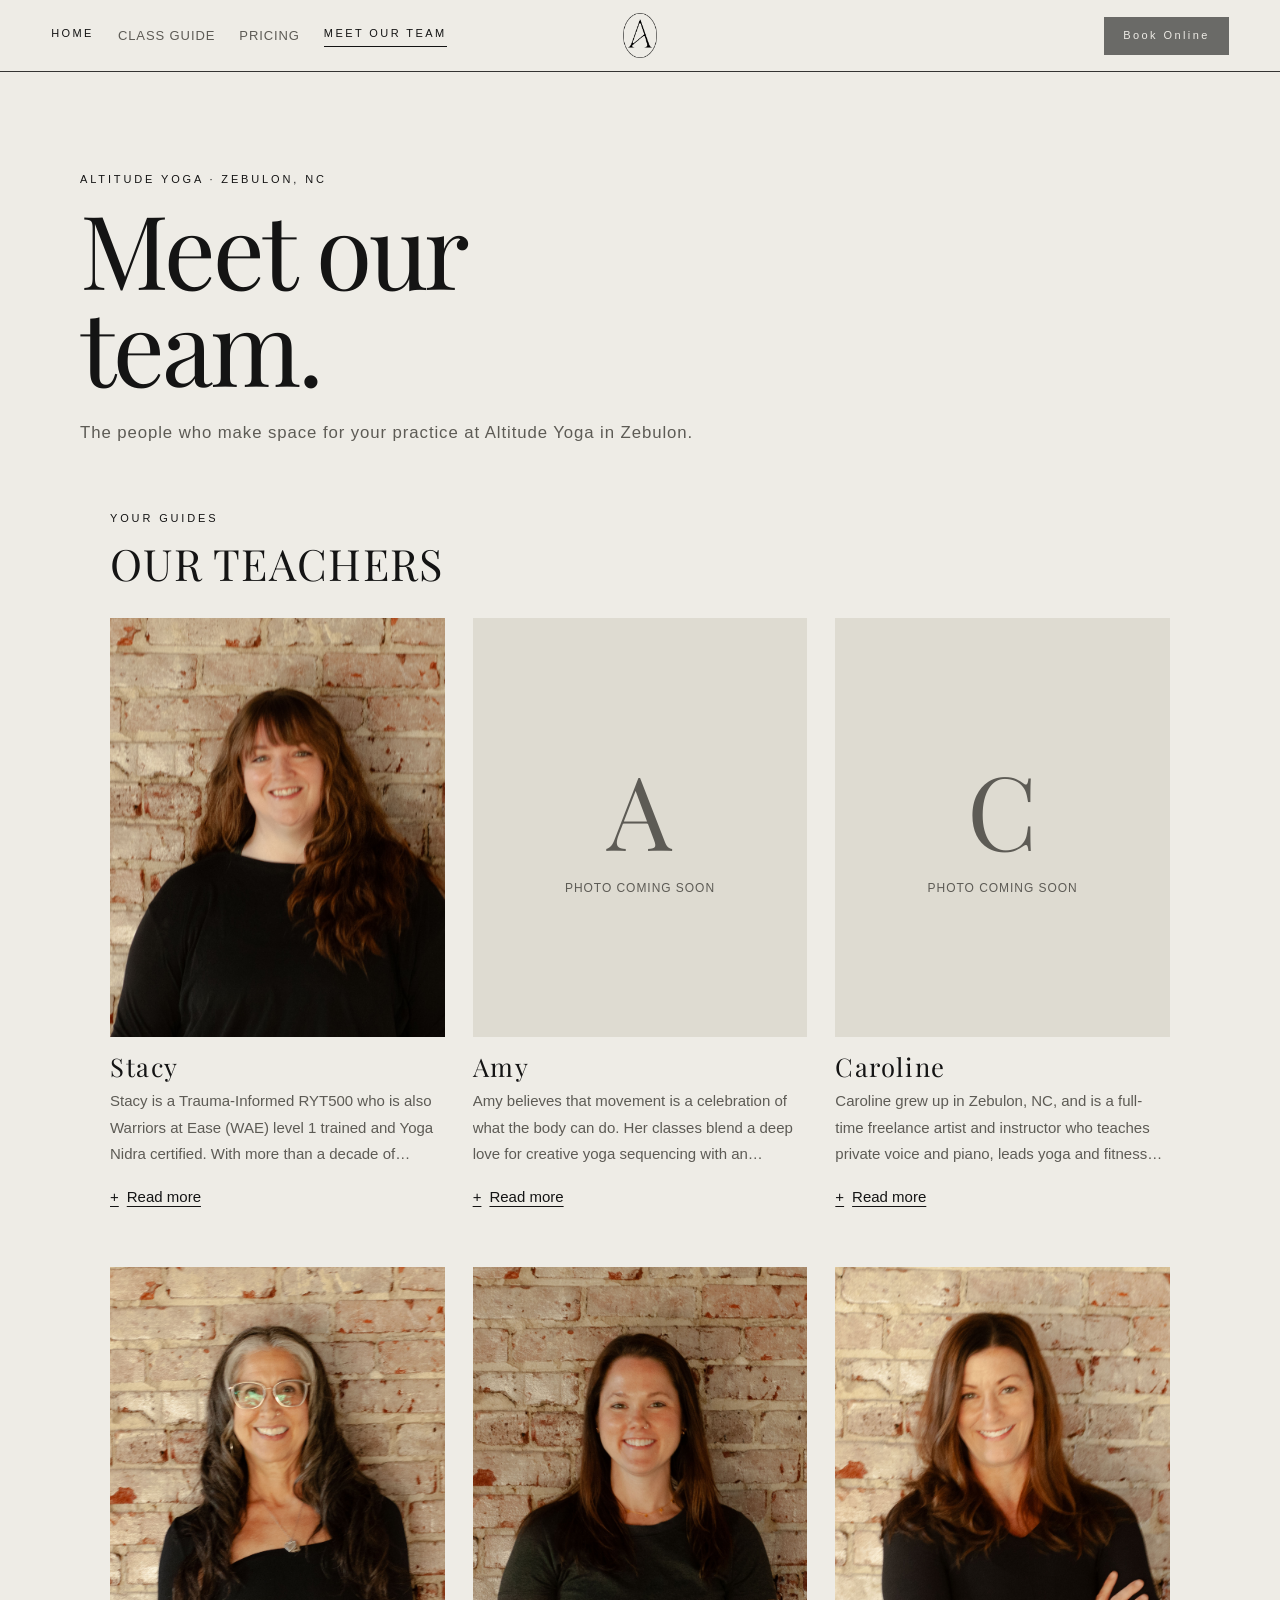
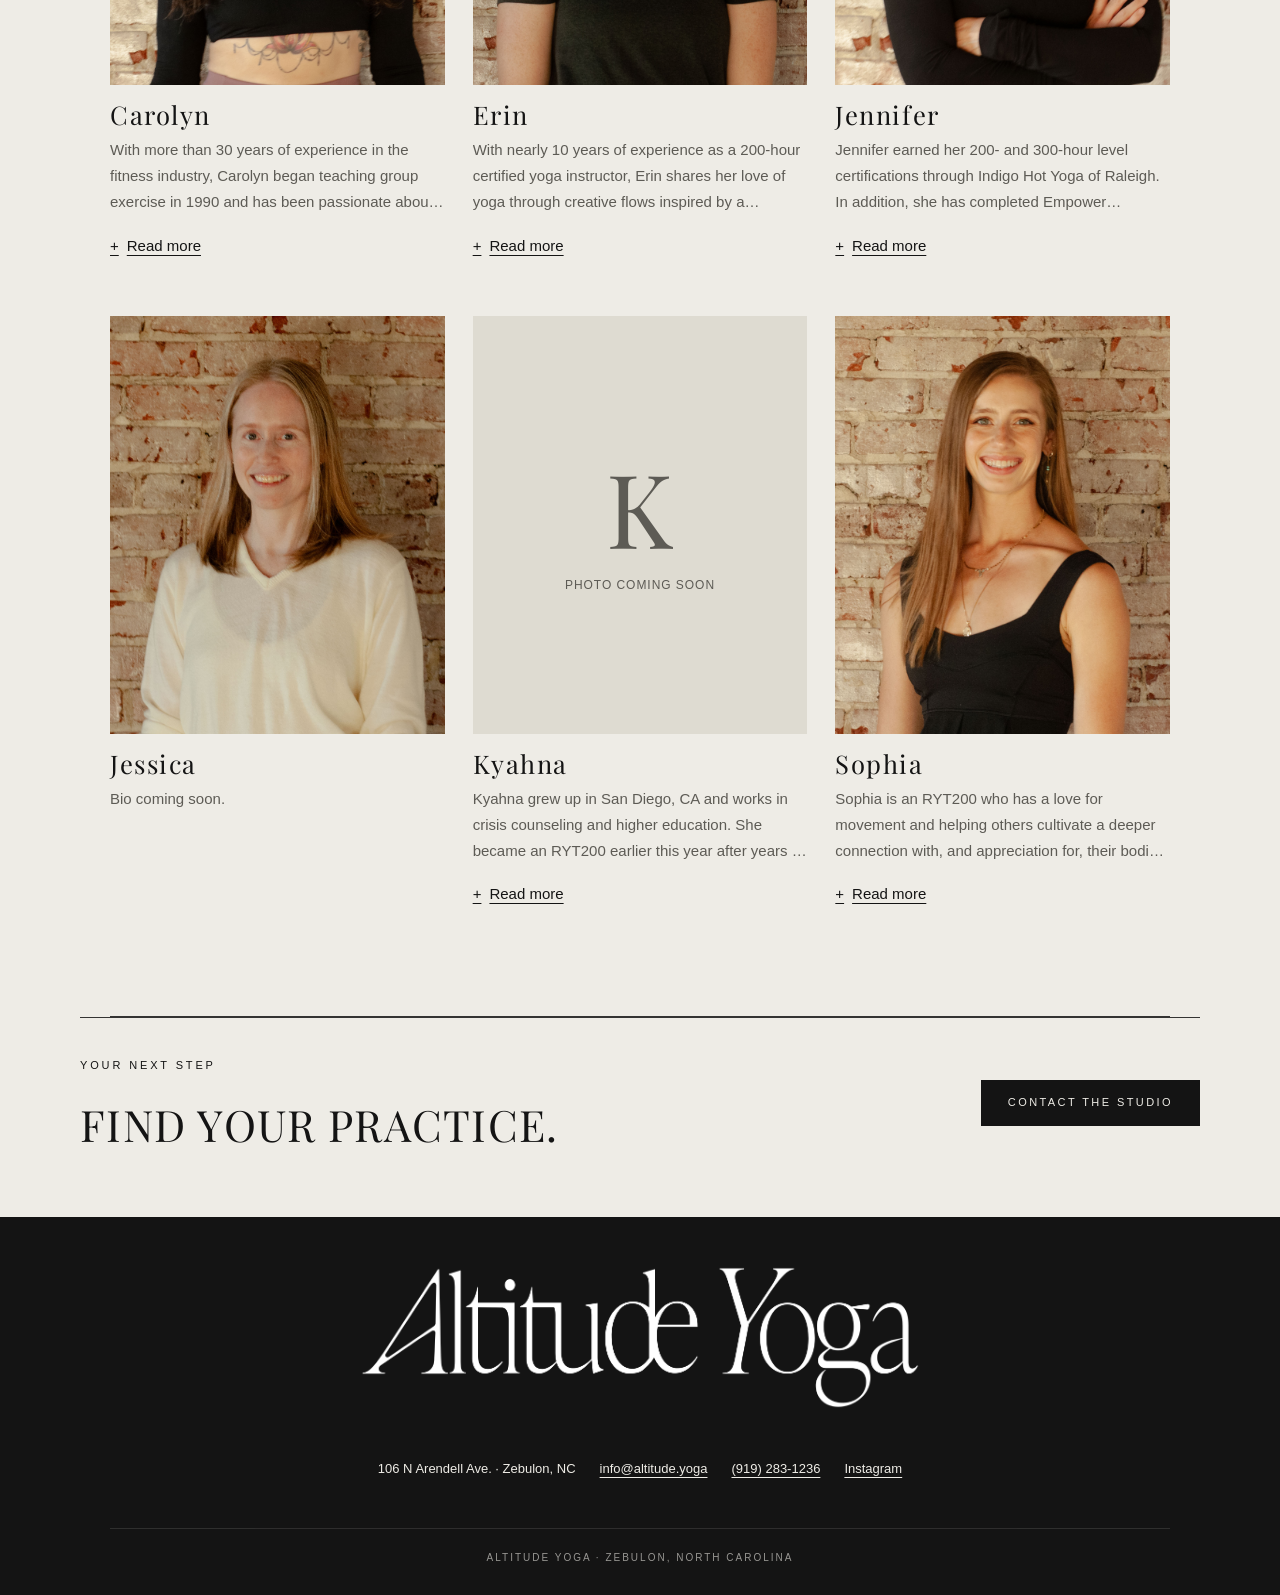
==== commit d5f94c3d: "Team page: remove draft notes; Read more expands the bio in place Read more now un-clips the same pa" ====
--- a/docs/index.html
+++ b/docs/index.html
@@ -22,7 +22,7 @@
         <img src="assets/altitude-oval.png" alt="" width="1820" height="2460" />
       </a>
       <div class="header-actions">
-        <button class="btn btn-solid btn-small booking-pending" type="button" disabled title="Booking destination awaits Wix inspection">Book Online</button>
+        <button class="btn btn-solid btn-small booking-pending" type="button" disabled>Book Online</button>
         <button class="menu-btn" type="button" aria-label="Open menu" aria-expanded="false" aria-controls="mobile-menu"><span></span><span></span></button>
       </div>
     </header>
@@ -33,7 +33,7 @@
         <span aria-disabled="true">Pricing</span>
         <a href="#team" aria-current="page">Meet our Team</a>
       </nav>
-      <div class="mobile-menu-foot"><p class="pending-link-note">Book Online destination pending verification.</p><img src="assets/altitude-oval.png" alt="" width="1820" height="2460" /></div>
+      <div class="mobile-menu-foot"><img src="assets/altitude-oval.png" alt="" width="1820" height="2460" /></div>
     </div>
     <main id="team">
       <section class="page-heading wrap">
@@ -44,13 +44,12 @@
       <section class="section wrap team-section" aria-labelledby="teachers-title">
         <div class="section-top">
           <div><p class="eyebrow">Your guides</p><h2 id="teachers-title">Our teachers</h2></div>
-          <p class="pending-link-note">Nine draft profiles · Stacy first, then alphabetical</p>
         </div>
         <div class="rail rail-4" id="teacher-list"></div>
         <noscript><p>Please turn on JavaScript to see our teachers.</p></noscript>
       </section>
       <section class="team-contact wrap" aria-labelledby="contact-title">
-        <div><p class="eyebrow">Your next step</p><h2 id="contact-title">Find your practice.</h2><p>The Book Online button will connect to the verified scheduling destination before launch.</p></div>
+        <div><p class="eyebrow">Your next step</p><h2 id="contact-title">Find your practice.</h2></div>
         <a class="btn btn-solid" href="mailto:info@altitude.yoga">Contact the studio</a>
       </section>
     </main>
--- a/docs/team.css
+++ b/docs/team.css
@@ -8,15 +8,14 @@
 body[data-teacher-preview="wix"] .card { min-width: 0; }
 body[data-teacher-preview="wix"] .card h3 { font-size: 1.6rem; text-transform: none; }
 body[data-teacher-preview="wix"] .teacher-bio { font-size: 15px; letter-spacing: 0; }
-body[data-teacher-preview="wix"] .bio-details { color: var(--muted); font-size: 15px; line-height: 1.75; letter-spacing: 0; text-transform: none; }
-body[data-teacher-preview="wix"] .bio-details summary { width: fit-content; min-height: 44px; display: flex; align-items: center; gap: 8px; cursor: pointer; color: var(--ink); text-decoration: underline; text-underline-offset: 4px; }
-body[data-teacher-preview="wix"] .bio-details summary::before { content: '+'; text-decoration: none; }
-body[data-teacher-preview="wix"] .bio-details[open] summary::before { content: '−'; }
-body[data-teacher-preview="wix"] .bio-details summary::-webkit-details-marker { display: none; }
+body[data-teacher-preview="wix"] .teacher-bio.is-expanded { display: block; overflow: visible; -webkit-line-clamp: unset; }
+.bio-toggle { width: fit-content; min-height: 44px; display: flex; align-items: center; gap: 8px; padding: 0; border: 0; background: none; cursor: pointer; color: var(--ink); font: 400 15px/1.75 var(--sans); letter-spacing: 0; text-decoration: underline; text-underline-offset: 4px; }
+.bio-toggle[hidden] { display: none; }
+.bio-toggle::before { content: '+'; display: inline-block; text-decoration: none; }
+.bio-toggle[aria-expanded="true"]::before { content: '−'; }
 .portrait-placeholder { display: flex; flex-direction: column; justify-content: center; align-items: center; gap: 18px; width: 100%; height: 100%; background: #dedbd1; color: #5d5b55; }
 .portrait-placeholder span { font: 400 clamp(4rem, 8vw, 7rem)/1 var(--serif); }
 .portrait-placeholder small { font: 400 12px/1.5 var(--sans); letter-spacing: .08em; }
-.pending-link-note { max-width: 270px; color: var(--muted); font: 400 13px/1.5 var(--sans); letter-spacing: 0; text-transform: none; }
 .booking-pending { opacity: .6; cursor: not-allowed; }
 .team-contact { display: flex; justify-content: space-between; align-items: center; gap: 30px; border-top: 1px solid var(--rule); padding-top: 40px; padding-bottom: 70px; }
 .team-contact div { display: grid; gap: 14px; }
